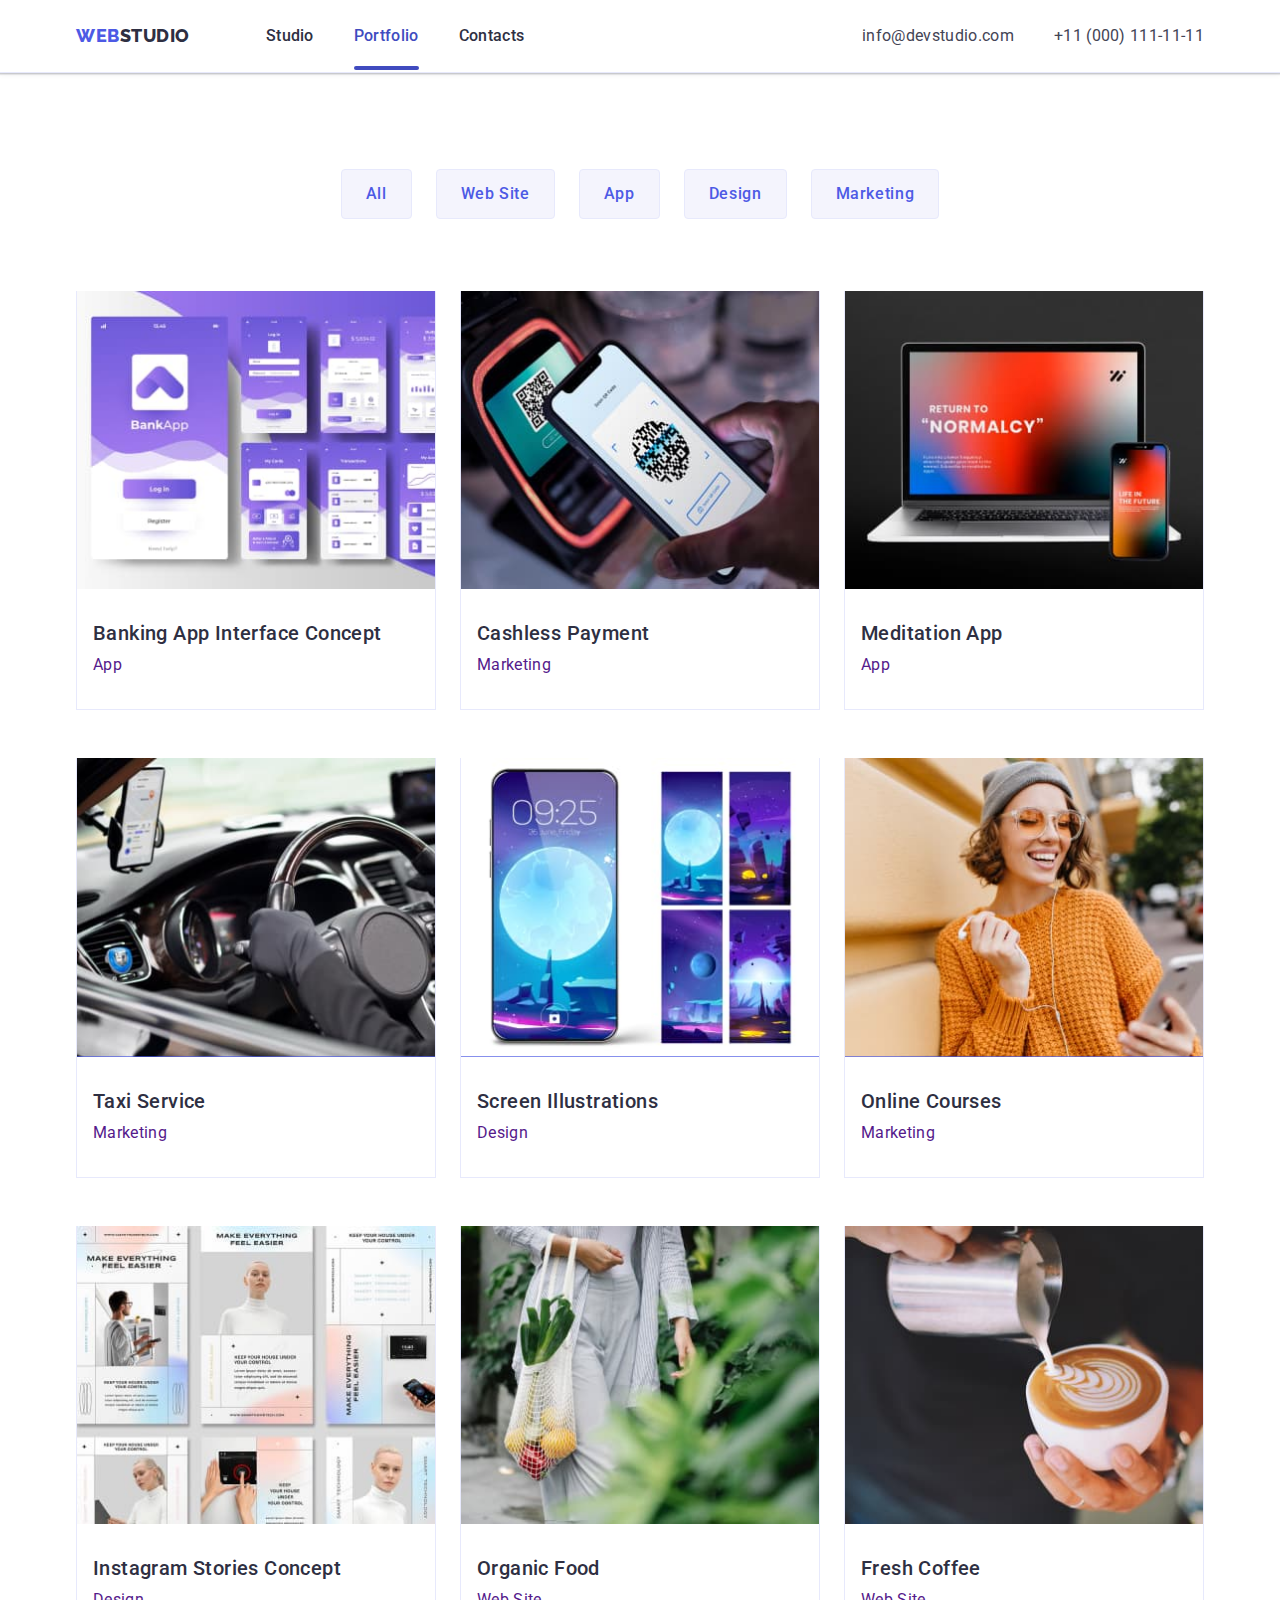
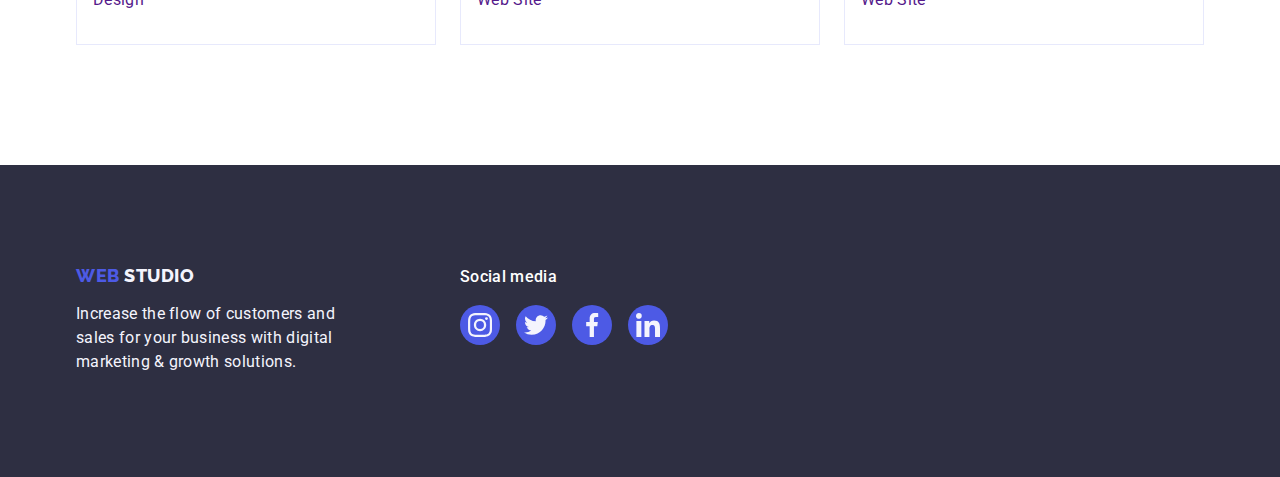
==== portfolio.html @ 90f125c6 "copy_file" ====
<!DOCTYPE html>
<html lang="en">
  <head>
    <meta charset="UTF-8">
    <meta http-equiv="X-UA-Compatible" content="IE=edge">
    <meta name="viewport" content="width=device-width, initial-scale=1.0">
    <title>Portfolio</title>
    <link rel="preconnect" href="https://fonts.googleapis.com">
    <link rel="preconnect" href="https://fonts.gstatic.com" crossorigin>
    <link
      href="https://fonts.googleapis.com/css2?family=Raleway:wght@800&family=Roboto:wght@400;500;700;900&display=swap"
      rel="stylesheet">
    <link rel="stylesheet"
      href="https://cdnjs.cloudflare.com/ajax/libs/modern-normalize/1.1.0/modern-normalize.min.css">
    <link rel="stylesheet" href="./css/styles.css">
  </head>
  <body>
    <!-- Top line -->

    <header class="page-header">
      <div class="container page-header-container">
        <nav class="page-nav">
          <a class="logo link logo-header" href="./index.html"> Web<span
              class="logo-dark">Studio</span>
          </a>
          <ul class="nav-menu list">
            <li class="nav-item"><a class="nav-link link"
                href="./index.html">Studio</a></li>
            <li class="nav-item"><a class="nav-link link after"
                href="./portfolio.html">Portfolio</a></li>
            <li class="nav-item"><a class="nav-link link" href="#">Contacts</a></li>
          </ul>
        </nav>
        <address class="address">
          <ul class="address-list list">
            <li class="address-item"><a class="contact-link link"
                href="mailto:info@devstudio.com">info@devstudio.com</a></li>
            <li class="address-item"><a class="contact-link link"
                href="tel:+110001111111">+11
                (000) 111-11-11</a></li>
          </ul>
        </address>
      </div>

    </header>

    <main>

      <!-- Portfolio section -->

      <section class="portfolio-section">
        <div class="container portfolio-container">

          <h1 hidden>Portfolio</h1>

          <!-- Buttons List -->

          <ul class="buttons-list list">
            <li class="buttons-list-item"><button
                class="button-filtr"
                type="button">All</button></li>
            <li class="buttons-list-item"><button
                class="button-filtr"
                type="button">Web Site</button></li>
            <li class="buttons-list-item"><button
                class="button-filtr"
                type="button">App</button></li>
            <li class="buttons-list-item"><button
                class="button-filtr"
                type="button">Design</button></li>
            <li class="buttons-list-item"><button
                class="button-filtr"
                type="button">Marketing</button></li>
          </ul>

          <!-- Our projects  -->

          <ul class="list projects-list">
            <li class="item-card">
              <a href="" class="link portfolio-link">
                <div class="portfolio-list-img-wrapper">
                  <img
                    src="./images/portfolio/banking-app.jpg"
                    alt="Banking
                    App" width="360" height="300">
                  <p class="overlay text-description">14
                    Stylish and
                    User-Friendly App Design Concepts · Task
                    Manager App ·
                    Calorie Tracker App · Exotic Fruit
                    Ecommerce App · Cloud
                    Storage App</p>
                </div>
                <div class="text-card-portfolio">
                  <h2 class="title-project title-portfolio">Banking
                    App
                    Interface Concept</h2>
                  <p class="text-description text-portfolio">App</p>
                </div>
              </a>
            </li>

            <li class="item-card">
              <a href="" class="link portfolio-link">
                <div class="portfolio-list-img-wrapper">
                  <img
                    src="./images/portfolio/cashless-payment.jpg"
                    alt="Mobile phone and payment terminal"
                    width="360"
                    height="300">
                  <p class="overlay text-description">14
                    Stylish and
                    User-Friendly App Design Concepts · Task
                    Manager App ·
                    Calorie Tracker App · Exotic Fruit
                    Ecommerce App · Cloud
                    Storage App</p>
                </div>
                <div class="text-card-portfolio"><h2
                    class="title-project
                    title-portfolio">Cashless Payment</h2>
                  <p class="text-description text-portfolio">Marketing</p></div>
              </a>
            </li>

            <li class="item-card">
              <a href="" class="link portfolio-link">
                <div class="portfolio-list-img-wrapper">
                  <img
                    src="./images/portfolio/meditation-app.jpg"
                    alt="Laptop and mobile phone"
                    width="360" height="300">
                  <p class="overlay text-description">14
                    Stylish and
                    User-Friendly App Design Concepts · Task
                    Manager App ·
                    Calorie Tracker App · Exotic Fruit
                    Ecommerce App · Cloud
                    Storage App</p>
                </div>
                <div class="text-card-portfolio"><h2
                    class="title-project
                    title-portfolio">Meditation App</h2>
                  <p class="text-description text-portfolio">App</p></div>
              </a>
            </li>

            <li class="item-card">
              <a href="" class="link portfolio-link">
                <div class="portfolio-list-img-wrapper">
                  <img
                    src="./images/portfolio/taxi-service.jpg"
                    alt="Car
                    salon" width="360" height="300">
                  <p class="overlay text-description">14
                    Stylish and
                    User-Friendly App Design Concepts · Task
                    Manager App ·
                    Calorie Tracker App · Exotic Fruit
                    Ecommerce App · Cloud
                    Storage App</p>
                </div>
                <div class="text-card-portfolio"><h2
                    class="title-project
                    title-portfolio">Taxi Service</h2>
                  <p class="text-description text-portfolio">Marketing</p></div>
              </a>
            </li>

            <li class="item-card">
              <a href="" class="link portfolio-link">
                <div class="portfolio-list-img-wrapper">
                  <img
                    src="./images/portfolio/screen-Illustrations.jpg"
                    alt="Mobile phone and theme design"
                    width="360"
                    height="300">
                  <p class="overlay text-description">14
                    Stylish and
                    User-Friendly App Design Concepts · Task
                    Manager App ·
                    Calorie Tracker App · Exotic Fruit
                    Ecommerce App · Cloud
                    Storage App</p>
                </div>
                <div class="text-card-portfolio"><h2
                    class="title-project
                    title-portfolio">Screen
                    Illustrations</h2>
                  <p class="text-description text-portfolio">Design</p></div>
              </a>
            </li>

            <li class="item-card">
              <a href="" class="link portfolio-link">
                <div class="portfolio-list-img-wrapper">
                  <img
                    src="./images/portfolio/online-courses.jpg"
                    alt="Girl
                    smiling" width="360" height="300">
                  <p class="overlay text-description">14
                    Stylish and
                    User-Friendly App Design Concepts · Task
                    Manager App ·
                    Calorie Tracker App · Exotic Fruit
                    Ecommerce App · Cloud
                    Storage App</p>
                </div>
                <div class="text-card-portfolio"><h2
                    class="title-project
                    title-portfolio">Online Courses</h2>
                  <p class="text-description text-portfolio">Marketing</p></div>
              </a>
            </li>

            <li class="item-card">
              <a href="" class="link portfolio-link">
                <div class="portfolio-list-img-wrapper">
                  <img
                    src="./images/portfolio/instagram-stories.jpg"
                    alt="Gallery of images from the app"
                    width="360"
                    height="300">
                  <p class="overlay text-description">14
                    Stylish and
                    User-Friendly App Design Concepts · Task
                    Manager App ·
                    Calorie Tracker App · Exotic Fruit
                    Ecommerce App · Cloud
                    Storage App</p>
                </div>
                <div class="text-card-portfolio"><h2
                    class="title-project
                    title-portfolio">Instagram Stories
                    Concept</h2>
                  <p class="text-description text-portfolio">Design</p></div>
              </a>

            </li>

            <li class="item-card">
              <a href="" class="link portfolio-link">
                <div class="portfolio-list-img-wrapper">
                  <img
                    src="./images/portfolio/organic-food.jpg"
                    alt="Girl
                    carries vegetables in a bag" width="360"
                    height="300">
                  <p class="overlay text-description">14
                    Stylish and
                    User-Friendly App Design Concepts · Task
                    Manager App ·
                    Calorie Tracker App · Exotic Fruit
                    Ecommerce App · Cloud
                    Storage App</p>
                </div>
                <div class="text-card-portfolio"><h2
                    class="title-project
                    title-portfolio">Organic Food</h2>
                  <p class="text-description text-portfolio">Web
                    Site</p>
                </div>
              </a>
            </li>

            <li class="item-card">
              <a href="" class="link portfolio-link">
                <div class="portfolio-list-img-wrapper">
                  <img
                    src="./images/portfolio/fresh-coffee.jpg"
                    alt="Man
                    holding a cup of coffee" width="360"
                    height="300">
                  <p class="overlay text-description">14
                    Stylish and
                    User-Friendly App Design Concepts · Task
                    Manager App ·
                    Calorie Tracker App · Exotic Fruit
                    Ecommerce App · Cloud
                    Storage App</p>
                </div>
                <div class="text-card-portfolio"><h2
                    class="title-project
                    title-portfolio">Fresh Coffee</h2>
                  <p class="text-description text-portfolio">Web
                    Site</p>
                </div>
              </a>
            </li>

          </ul>

        </div>

      </section>


    </main>

    <!-- Footer -->

    <footer class="footer">

      <div class="container footer-container">
        <div class="footer-description">
          <a class="logo link logo-footer" href="./index.html">Web
            <span
              class="logo-white">Studio</span>
          </a>
          <p class="text-footer">
            Increase the flow of customers and sales for your
            business
            with
            digital
            marketing & growth solutions.
          </p>
        </div>



        <div class="footer-social">
          <p class="text-footer text-footer-social">Social media</p>
          <ul class="footer-social-list list">
            <li class="footer-social-list-item">
              <a href="" class="footer-social-list-link link">
                <svg class="footer-social-list-icon"
                  aria-label="instagram"
                  width="24"
                  height="24">
                  <use
                    href="./images/icons.svg#icon-instagram"></use>
                </svg>
              </a>
            </li>

            <li class="footer-social-list-item">
              <a href="" class="footer-social-list-link link">
                <svg class="footer-social-list-icon"
                  aria-label="twitter"
                  width="24"
                  height="24">
                  <use
                    href="./images/icons.svg#icon-twitter"></use>
                </svg>
              </a>
            </li>

            <li class="footer-social-list-item">
              <a href="" class="footer-social-list-link link">
                <svg class="footer-social-list-icon"
                  aria-label="facebook"
                  width="24"
                  height="24">
                  <use
                    href="./images/icons.svg#icon-facebook"></use>
                </svg>
              </a>
            </li>

            <li class="footer-social-list-item">
              <a href="" class="footer-social-list-link link">
                <svg class="footer-social-list-icon"
                  aria-label="linkedin"
                  width="24"
                  height="24">
                  <use
                    href="./images/icons.svg#icon-linkedin"></use>
                </svg>
              </a>
            </li>

          </ul>

        </div>
      </div>

    </footer>


  </body>
</html>
---- css/styles.css ----
:root {
  --main-font-family: "Roboto", sans-serif;
  --theme-color: #2e2f42;
}
/* ===================Скидання стилів======= */
.list {
  list-style: none;
}

.link {
  text-decoration: none;
}

button {
  cursor: pointer;
  transition-property: background-color;
  transition-duration: 250ms;
  transition-timing-function: cubic-bezier(0.4, 0, 0.2, 1);
}

h1,
h2,
h3,
h4,
p {
  margin-top: 0;
  margin-bottom: 0;
}

ul,
ol {
  margin-top: 0;
  margin-bottom: 0;
  padding-left: 0;
}

img {
  display: block;
  max-width: 100%;
  height: auto;
}

.container {
  width: 1158px;
  margin: 0 auto;
  padding: 0 15px;
}

/* ====================COMPONENTS==================== */

body {
  font-family: var(--main-font-family);
  color: #434455;
  background-color: #ffffff;
}

.logo {
  font-family: "Raleway", sans-serif;
  font-weight: 800;
  font-size: 18px;
  line-height: 1.17;
  display: flex;
  letter-spacing: 0.03em;
  text-transform: uppercase;
  color: #4d5ae5;
}

.logo-header {
  margin-right: 76px;
}

.logo-dark {
  color: #2e2f42;
}

.logo-white {
  color: #f4f4fd;
}

/* ====================HEADER================== */

.page-header {
  display: flex;
  align-items: center;
  padding-top: 24px;
  padding-bottom: 24px;
  box-sizing: border-box;
  border-bottom: 1px solid #e7e9fc;
  box-shadow: 0px 2px 1px rgba(46, 47, 66, 0.08),
    0px 1px 1px rgba(46, 47, 66, 0.16), 0px 1px 6px rgba(46, 47, 66, 0.08);
}

.page-header-container {
  display: flex;
  align-items: center;
}

.page-nav {
  display: flex;
  align-items: center;
}

.nav-menu {
  display: flex;
  align-items: center;
  gap: 40px;
}

.address-list {
  display: flex;
  align-items: center;
  gap: 40px;
}

.nav-link {
  font-weight: 500;
  font-size: 16px;
  line-height: 1.5;
  letter-spacing: 0.02em;
  color: #2e2f42;
  padding: 24px 0;

  /* nav-link */
  position: relative;
  transition: color 250ms cubic-bezier(0.4, 0, 0.2, 1);
  /* nav-link */
}

.nav-link:hover,
.nav-link:focus {
  color: #404bbf;
}

/* =================================AFTER=========== */
.after::after {
  content: "";
  position: absolute;
  left: 0;
  bottom: -1px;
  width: 100%;
  height: 4px;
  background-color: #404bbf;
  border-radius: 2px;
}

.after {
  color: #404bbf;
}

/* ==========================/AFTER==================== */

.address {
  font-style: normal;
  margin-left: auto;
}

.contact-link {
  font-weight: 400;
  font-size: 16px;
  line-height: 1.5;
  letter-spacing: 0.02em;
  color: #434455;

  transition: color 250ms cubic-bezier(0.4, 0, 0.2, 1);
}

.contact-link:hover,
.contact-link:focus {
  color: #404bbf;
}

/* ================ HERO ========== */

.hero-section {
  background-color: var(--theme-color);
  padding-top: 188px;
  padding-bottom: 188px;
  display: flex;
  align-items: center;
  max-width: 1440px;
  margin: auto;

  background-image: linear-gradient(
      rgba(46, 47, 66, 0.7),
      rgba(46, 47, 66, 0.7)
    ),
    url(../images/background-image/people-office.jpg);
  background-repeat: no-repeat;
  background-position: center;
  background-size: cover;
}

.main-title {
  max-width: 496px;
  text-align: center;
  margin-left: auto;
  margin-right: auto;
  margin-bottom: 48px;
  font-weight: 700;
  font-size: 56px;
  line-height: 1.07;
  letter-spacing: 0.02em;
  color: #ffffff;
}

.order-btn {
  border: none;
  display: block;
  margin-left: auto;
  margin-right: auto;
  min-width: 169px;
  min-height: 56px;
  padding: 16px 32px;
  font-weight: 500;
  font-size: 16px;
  line-height: 1.5;
  color: #ffffff;
  letter-spacing: 0.04em;
  background-color: #4d5ae5;
  box-shadow: 0px 4px 4px rgba(0, 0, 0, 0.15);
  border-radius: 4px;
}

.order-btn:hover,
.order-btn:focus {
  background-color: #404bbf;
}

/* ===================SECTION ADVANTAGES=============== */
.advantages-section {
  padding-top: 120px;
  padding-bottom: 120px;
}

.advantages-section-container {
  align-items: center;
  border-radius: 4px;
}

.advantages-icon-box {
  display: flex;
  align-items: center;
  justify-content: center;
  width: 264px;
  height: 112px;
  background-color: #f4f4fd;
  border-radius: 4px;
  margin-bottom: 8px;
}

.advantages-list {
  display: flex;
  min-width: 264px;
  gap: 24px;
  margin-left: auto;
  margin-right: auto;
}

.advantages {
  width: calc((100%-72px) / 4);
}

.title-sections {
  max-width: max-content;
  margin-left: auto;
  margin-right: auto;
  margin-bottom: 72px;
  font-weight: 700;
  font-size: 36px;
  line-height: 1.1;
  letter-spacing: 0.02em;
  text-transform: capitalize;
  color: #2e2f42;
}
/* Title h3 */
.title-list-item {
  font-weight: 500;
  font-size: 20px;
  line-height: 1.2;
  letter-spacing: 0.02em;
  color: #2e2f42;
  margin-bottom: 8px;
}
/* Text description */
.text-description {
  font-weight: 400;
  font-size: 16px;
  line-height: 1.5;
  letter-spacing: 0.02em;
}

/*=============== WHAT ARE WE DOING=========== */

.what-doing-section {
  padding-top: 0;
  padding-bottom: 120px;
}

.card-list {
  display: flex;
  align-items: center;
  gap: 24px;
}

/*===================== OUR TEAM================== */

.our-team-section {
  padding-top: 120px;
  padding-bottom: 120px;
  background-color: #f4f4fd;
}

.our-team-list {
  display: flex;
  gap: 24px;
}

.team-list-card {
  flex-basis: calc((100% - 3 * 24) / 4);
  background-color: #ffffff;
  box-shadow: 0px 1px 6px rgba(46, 47, 66, 0.08),
    0px 1px 1px rgba(46, 47, 66, 0.16), 0px 2px 1px rgba(46, 47, 66, 0.08);
  border-radius: 0px 0px 4px 4px;
}
.card-content {
  padding: 32px 0px;
}

.title-card {
  text-align: center;
  margin-bottom: 8px;
}

.text-card {
  text-align: center;
  margin-bottom: 8px;
}

.our-team {
  background-color: #f4f4fd;
}

.social-list {
  display: flex;
  justify-content: center;
  gap: 24px;
}

.social-list-link {
  display: flex;
  justify-content: center;
  align-items: center;
  width: 40px;
  height: 40px;
  border-radius: 50%;
  background-color: #4d5ae5;
  fill: #f4f4fd;

  transition: background-color 250ms cubic-bezier(0.4, 0, 0.2, 1);
}

.social-list-link:hover,
.social-list-link:focus {
  background-color: #404bbf;
}

/* ============================CUSTOMERS============================ */

.customers-section {
  padding-top: 120px;
  padding-bottom: 120px;
}

.title-sections-customers {
  font-weight: 700;
  font-size: 36px;
  line-height: 1.1;
  text-align: center;
  letter-spacing: 0.02em;
  text-transform: capitalize;
  color: #2e2f42;
  margin-bottom: 72px;
}

.customers-list {
  display: flex;
  justify-content: center;
  gap: 24px;
}

.customers-link {
  display: flex;
  justify-content: center;
  align-items: center;
  width: 168px;
  height: 88px;
  color: currentColor;
  border: 1px solid #8e8f99;
  border-radius: 4px;
  color: #8e8f99;

  transition: border-color 250ms cubic-bezier(0.4, 0, 0.2, 1),
    color 250ms cubic-bezier(0.4, 0, 0.2, 1);
}

.customers-link:hover {
  color: #404bbf;
  border-color: #404bbf;
}

.customers-link:focus {
  color: #404bbf;
  border-color: #404bbf;
}

.customers-link-icon {
  fill: currentColor;
}

/*====================== FOOTER======================= */

.footer {
  background-color: var(--theme-color);
  padding-top: 100px;
  padding-bottom: 100px;
}

.footer-container {
  display: flex;
  align-items: baseline;
}

.logo-footer {
  display: inline-block;
  margin-bottom: 16px;
}

.text-footer {
  max-width: 264px;
  font-weight: 400;
  font-size: 16px;
  line-height: 1.5;
  letter-spacing: 0.02em;
  color: #f4f4fd;
}

.footer-description {
  width: 264px;
  height: 112px;
  margin-right: 120px;
}

.text-footer-social {
  margin-bottom: 16px;
  font-weight: 500;
  color: #ffffff;
}

.footer-social {
  width: 208px;
  height: 80px;
}

.footer-social-list {
  display: flex;
  justify-content: center;
  gap: 16px;
}

.footer-social-list-link {
  display: flex;
  justify-content: center;
  align-items: center;
  width: 40px;
  height: 40px;
  border-radius: 50%;
  background-color: #4d5ae5;
  fill: #f4f4fd;

  transition: background-color 250ms cubic-bezier(0.4, 0, 0.2, 1);
}

.footer-social-list-link:hover,
.footer-social-list-link:focus {
  background-color: #31d0aa;
}

/* ===================MODAL===================== */
.backdrop {
  position: fixed;
  top: 0;
  left: 0;
  width: 100%;
  height: 100%;
  background-color: rgba(46, 47, 66, 0.4);

  opacity: 1;
  visibility: visible;
  pointer-events: auto;

  /* transition-property: color, background-color, box-shadow;
  transition-duration: 250ms;
  transition-timing-function: cubic-bezier(0.4, 0, 0.2, 1); */
  transition: opacity 250ms cubic-bezier(0.4, 0, 0.2, 1),
    visibility 250ms cubic-bezier(0.4, 0, 0.2, 1);
}

.modal {
  width: 408px;
  min-height: 576px;
  background-color: #fcfcfc;
  box-shadow: 0px 1px 1px rgba(0, 0, 0, 0.14), 0px 1px 3px rgba(0, 0, 0, 0.12),
    0px 2px 1px rgba(0, 0, 0, 0.2);
  border-radius: 4px;

  transition: transform 250ms cubic-bezier(0.4, 0, 0.2, 1);

  position: absolute;
  top: 50%;
  left: 50%;
  transform: translate(-50%, -50%);
}

.close-modal-btn {
  display: flex;
  justify-content: center;
  align-items: center;
  padding: 0;
  width: 24px;
  height: 24px;
  border-radius: 50%;
  background-color: #e7e9fc;
  border: 1px solid rgba(0, 0, 0, 0.1);

  position: absolute;
  top: 24px;
  right: 24px;

  transition: background-color 250ms cubic-bezier(0.4, 0, 0.2, 1),
    border 250ms cubic-bezier(0.4, 0, 0.2, 1);
}

.close-modal-btn:hover,
.close-modal-btn:focus {
  background-color: #404bbf;
  border: none;
}

.is-hidden {
  opacity: 0;
  pointer-events: none;
  visibility: hidden;
}

.close-modal-btn:hover .close-modal-icon,
.close-modal-btn:focus .close-modal-icon {
  fill: #ffffff;
}

.close-modal-icon {
  transition: fill 250ms cubic-bezier(0.4, 0, 0.2, 1);
}
/* ===================/MODAL===================== */

/*================== PORTFOLIO PAGE============== */

.nav-link-portfolio::after {
  content: "";
  position: absolute;
  left: 0;
  bottom: -1px;
  height: 4px;
  background-color: #404bbf;
  border-radius: 2px;
  color: #404bbf;
}

.portfolio-section {
  padding-top: 96px;
  padding-bottom: 120px;
}

/* ================BUTTONS LIST =============*/
.buttons-list {
  display: flex;
  gap: 24px;
  justify-content: center;
  margin-bottom: 72px;
}

.button-filtr {
  min-width: min-content;
  padding: 12px 24px;
  font-weight: 500;
  font-size: 16px;
  line-height: 1.5;
  display: flex;
  align-items: center;
  text-align: center;
  letter-spacing: 0.04em;
  color: #4d5ae5;
  background-color: #f4f4fd;
  border: 1px solid #e7e9fc;
  border-radius: 4px;

  transition: color 250ms cubic-bezier(0.4, 0, 0.2, 1),
    background-color 250ms cubic-bezier(0.4, 0, 0.2, 1),
    border-color 250ms cubic-bezier(0.4, 0, 0.2, 1),
    box-shadow 250ms cubic-bezier(0.4, 0, 0.2, 1);
}

.button-filtr:hover,
.button-filtr:focus {
  border: 1px solid transparent;
  background-color: #404bbf;
  color: #ffffff;
  box-shadow: 0px 3px 1px rgba(0, 0, 0, 0.1), 0px 2px 1px rgba(0, 0, 0, 0.08),
    0px 2px 2px rgba(0, 0, 0, 0.12);
  border-radius: 4px;
}

.title-project {
  font-weight: 500;
  font-size: 20px;
  line-height: 1.2;
  letter-spacing: 0.02em;
  color: #2e2f42;
  margin-bottom: 8px;
}

/* =====================PROJECT CARD====================================== */

.portfolio-link {
  display: block;
  border: 1px solid #e7e9fc;
  border-top: none;

  transition: box-shadow 250ms cubic-bezier(0.4, 0, 0.2, 1);
  /* transition-property: color, background-color, box-shadow;
  transition-duration: 250ms;
  transition-timing-function: cubic-bezier(0.4, 0, 0.2, 1); */
}

.projects-list {
  display: flex;
  flex-wrap: wrap;
  column-gap: 24px;
  row-gap: 48px;
}

.item-card {
  max-width: 360px;
  background: #ffffff;
}

.text-card-portfolio {
  padding: 32px 16px;
}

.portfolio-link:hover,
.portfolio-link:focus {
  box-shadow: 0px 1px 6px rgba(46, 47, 66, 0.08),
    0px 1px 1px rgba(46, 47, 66, 0.16), 0px 2px 1px rgba(46, 47, 66, 0.08);
}

/* OVERLAY */

.portfolio-list-img-wrapper {
  position: relative;
  overflow: hidden;
}

.overlay {
  position: absolute;
  top: 0;
  left: 0;
  width: 100%;
  height: 100%;
  padding: 40px 32px;
  color: #f4f4fd;
  background-color: #4d5ae5;
  overflow: auto;

  transition: transform 250ms cubic-bezier(0.4, 0, 0.2, 1);

  transform: translate(0, 100%);

  /* transition-duration: 250ms;
  transition-timing-function: cubic-bezier(0.4, 0, 0.2, 1); */
}

.portfolio-link:hover .overlay,
.portfolio-link:focus .overlay {
  transform: translate(0%, 0%);
}
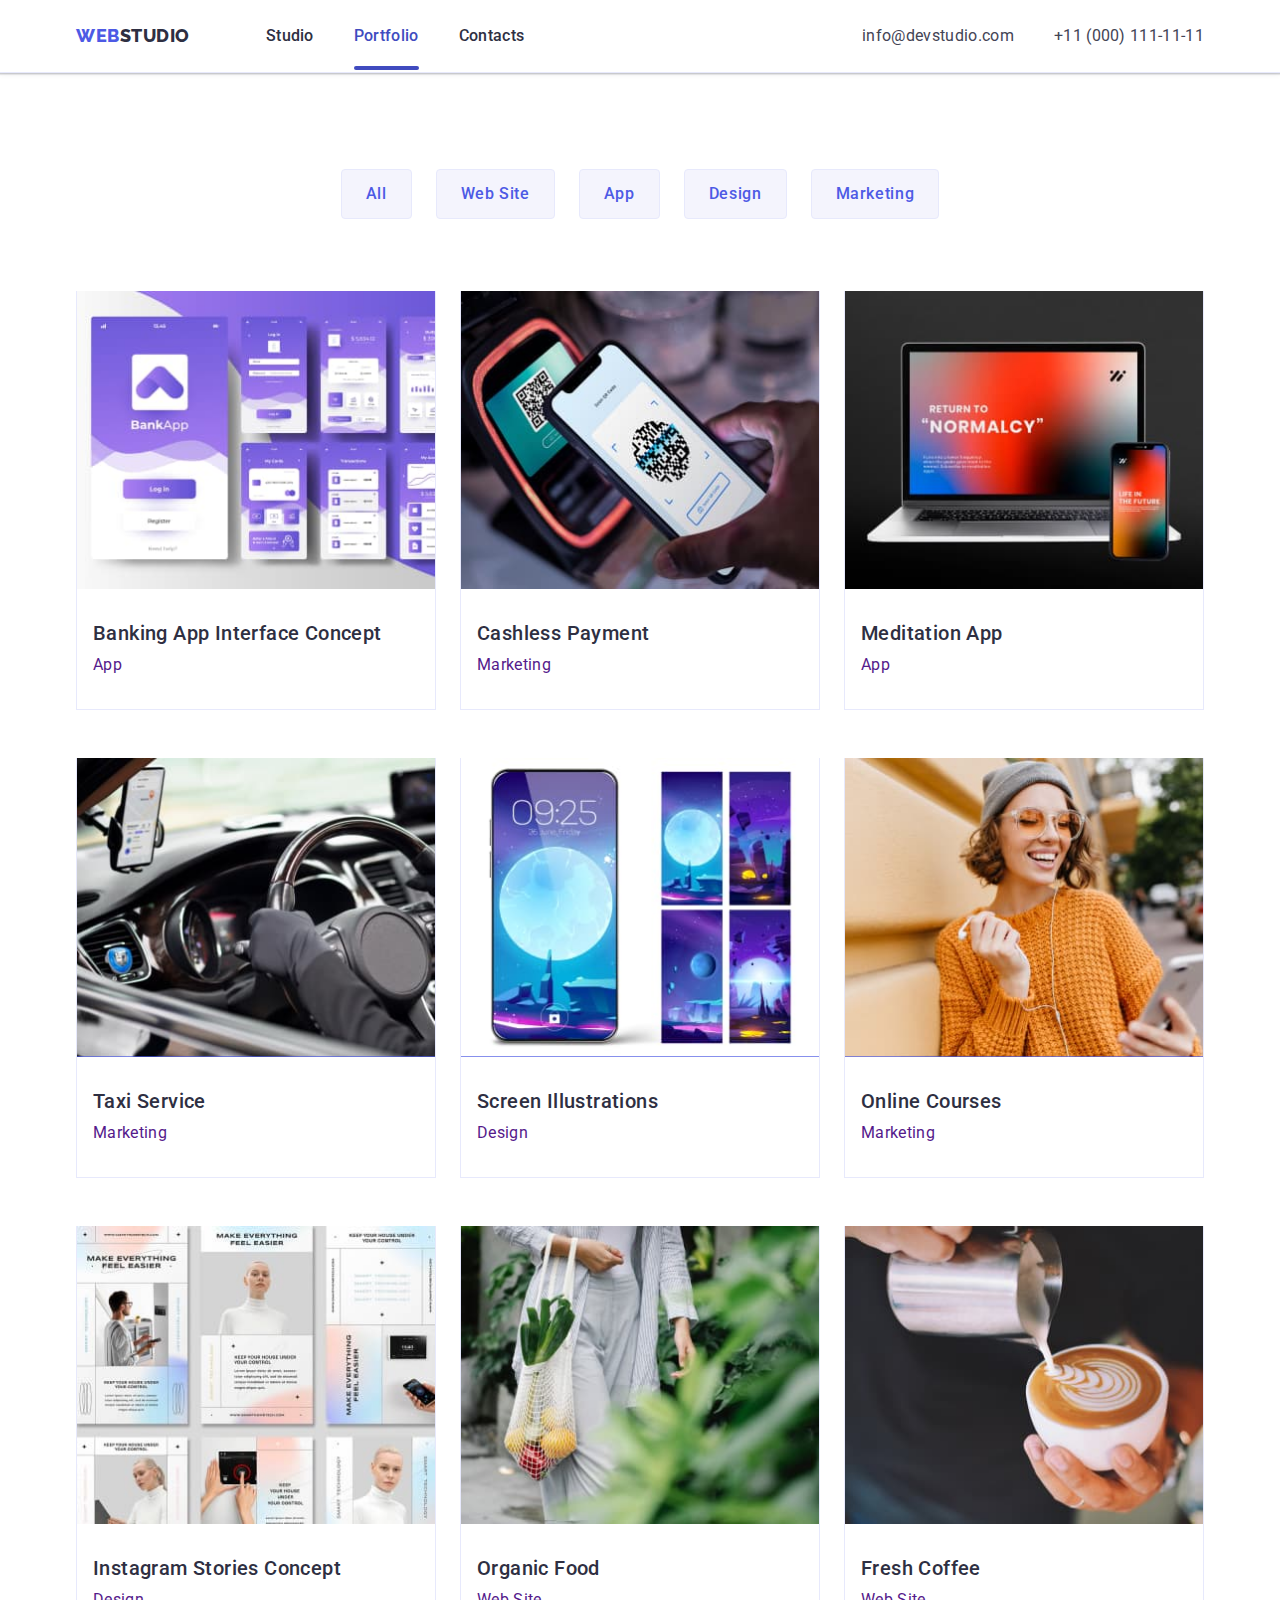
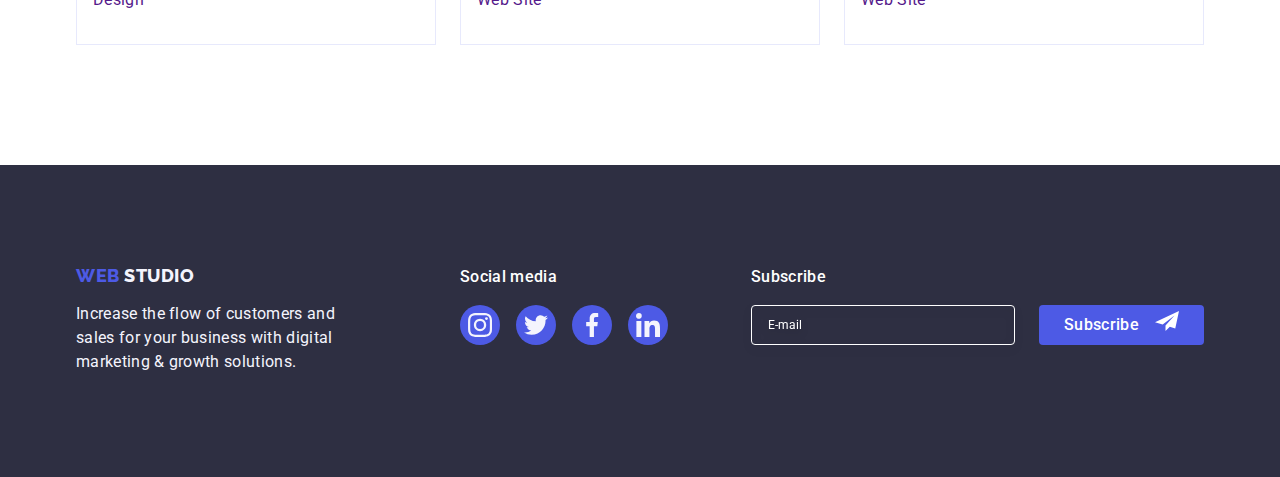
==== commit d5c8fb3e: "footer btn" ====
--- a/portfolio.html
+++ b/portfolio.html
@@ -319,7 +319,7 @@
 
 
         <div class="footer-social">
-          <p class="text-footer text-footer-social">Social media</p>
+          <p class="text-subtitle-footer">Social media</p>
           <ul class="footer-social-list list">
             <li class="footer-social-list-item">
               <a href="" class="footer-social-list-link link">
@@ -368,11 +368,37 @@
                 </svg>
               </a>
             </li>
-
           </ul>
-
         </div>
+
+        <div class="subscribe">
+          <p class="text-subtitle-footer">Subscribe</p>
+
+          <form class="subscribe-form" name="subscribe_form" autocomplete="on">
+            <label class="subscribe-form-field-wrapper">
+              <input class="subscribe-form-input" type="email" name="email"
+                placeholder="E-mail" required>
+            </label>
+
+            <button class="form-button-footer text-footer-subscribe"
+              type="submit">Subscribe
+              <span class="span-icon">
+                <svg
+                  class="subscribe-icon"
+                  aria-label="subscribe"
+                  width="24"
+                  height="24">
+                  <use href="./images/icons.svg#icon-subscribe"></use>
+                </svg>
+              </span>
+            </button>
+          </form>
+
+        </div>
+
+
       </div>
+
 
     </footer>
 
--- a/css/styles.css
+++ b/css/styles.css
@@ -450,9 +450,12 @@
   margin-right: 120px;
 }
 
-.text-footer-social {
+.text-subtitle-footer {
   margin-bottom: 16px;
   font-weight: 500;
+  font-size: 16px;
+  line-height: 1.5;
+  letter-spacing: 0.02em;
   color: #ffffff;
 }
 
@@ -484,6 +487,74 @@
 .footer-social-list-link:focus {
   background-color: #31d0aa;
 }
+
+/* footer form */
+
+.subscribe {
+  width: 453px;
+  height: 80px;
+  margin-left: auto;
+  padding: 0;
+}
+
+.text-footer-subscribe {
+  font-weight: 500;
+  font-size: 16px;
+  line-height: 1.5;
+  letter-spacing: 0.02em;
+  color: #ffffff;
+}
+
+.subscribe-form-input {
+  font-weight: 400;
+  font-size: 12px;
+  line-height: 2;
+
+  width: 264px;
+  height: 40px;
+  box-sizing: border-box;
+  color: #ffffff;
+  padding: 8px 16px;
+  border: 1px solid #ffffff;
+  filter: drop-shadow(0px 4px 4px rgba(0, 0, 0, 0.15));
+  border-radius: 4px;
+  background-color: transparent;
+}
+
+::placeholder {
+  color: #ffffff;
+  font-weight: 400;
+  font-size: 12px;
+  line-height: 2;
+}
+
+.subscribe-form-field-wrapper {
+  margin-right: 24px;
+}
+
+.form-button-footer {
+  width: 165px;
+  height: 40px;
+  border: none;
+  display: inline-flex;
+  flex-direction: row;
+  justify-content: center;
+  align-items: center;
+  padding: 8px 24px;
+  gap: 16px;
+
+  position: absolute;
+
+  background: #4d5ae5;
+  border-radius: 4px;
+}
+
+.form-button-footer:hover,
+.form-button-footer:focus {
+  background-color: #404bbf;
+}
+
+/* footer form */
 
 /* ===================MODAL===================== */
 .backdrop {
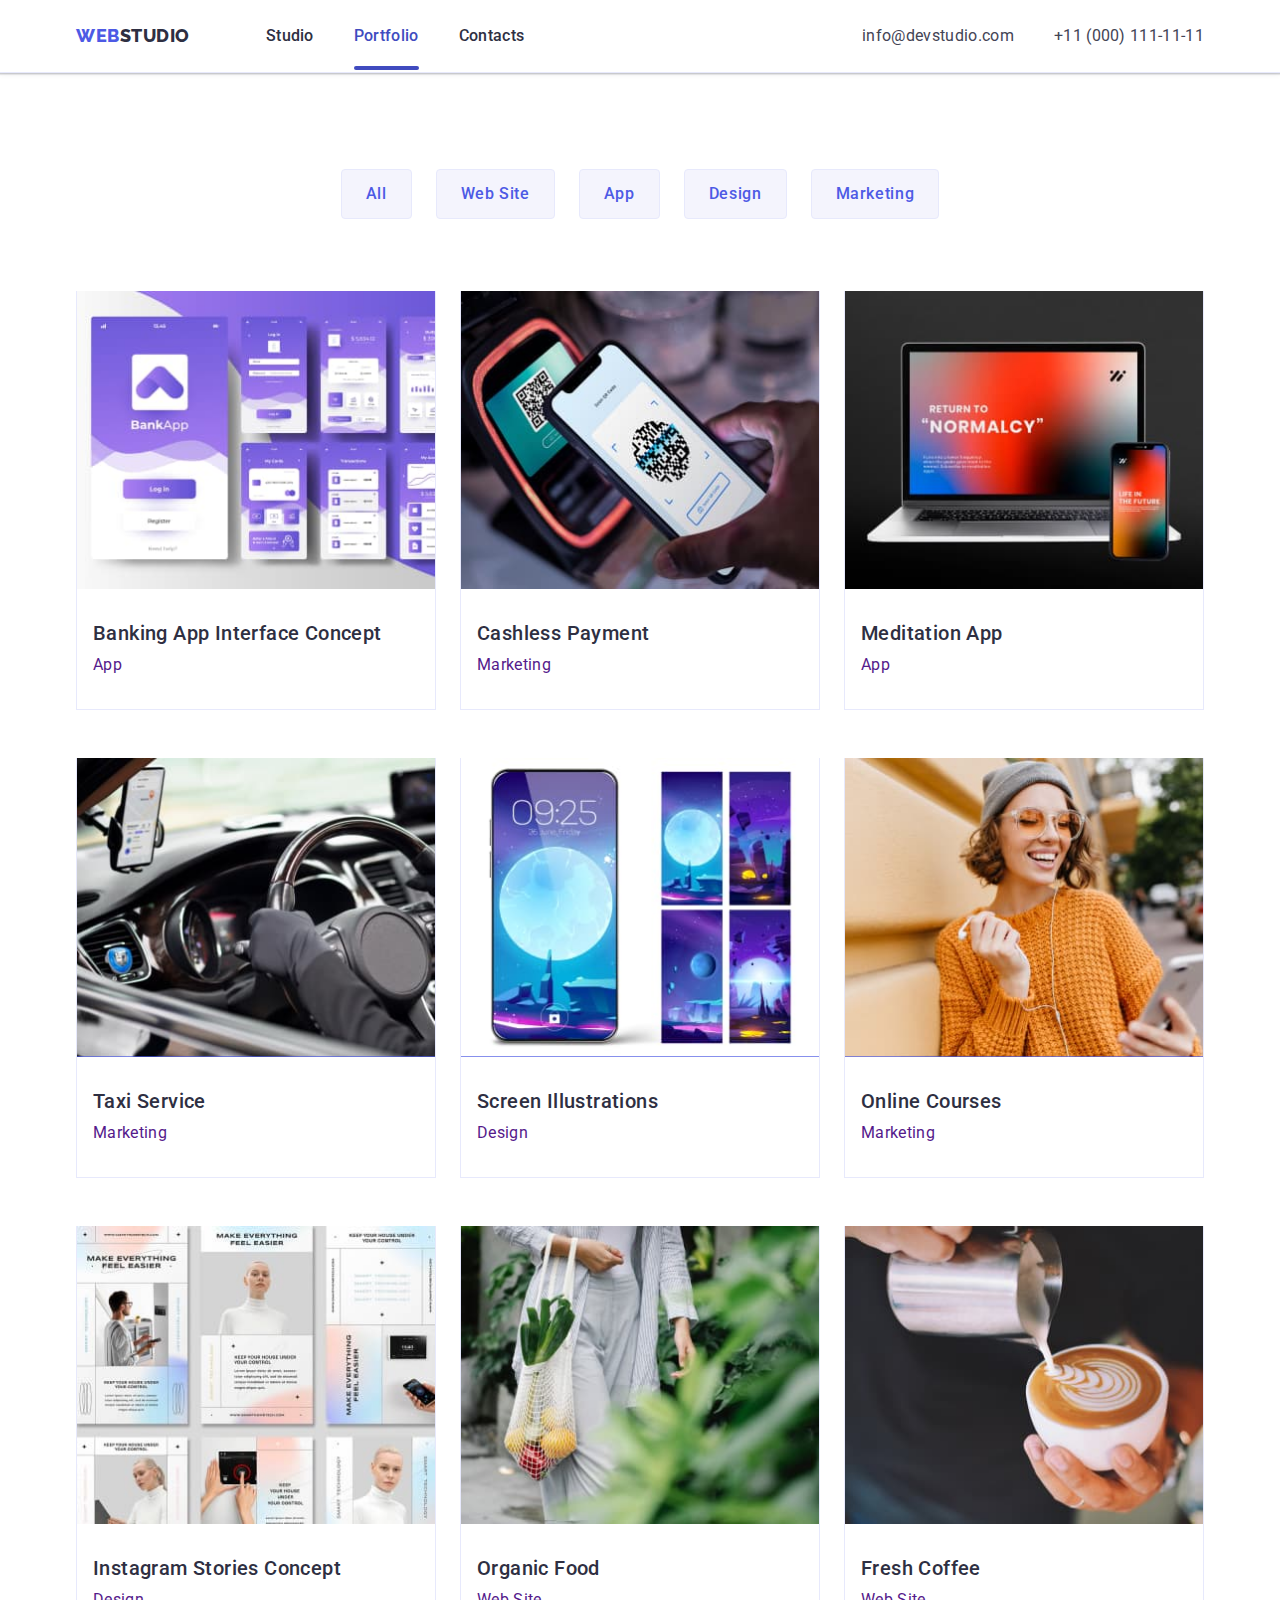
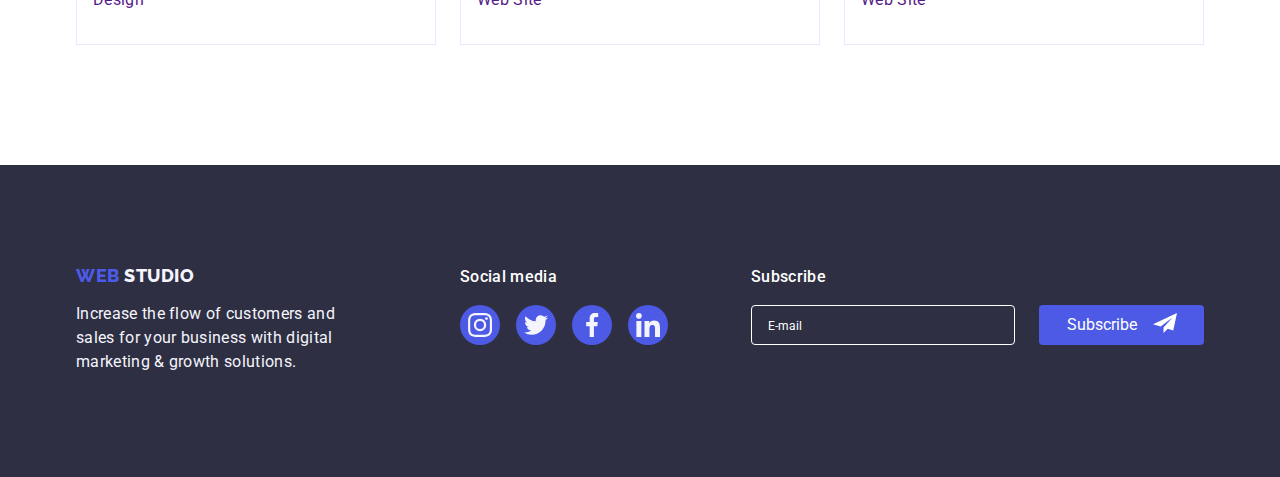
==== commit 2d6a90d3: "add all" ====
--- a/portfolio.html
+++ b/portfolio.html
@@ -374,26 +374,34 @@
         <div class="subscribe">
           <p class="text-subtitle-footer">Subscribe</p>
 
-          <form class="subscribe-form" name="subscribe_form" autocomplete="on">
+          <form class="subscribe-form">
             <label class="subscribe-form-field-wrapper">
-              <input class="subscribe-form-input" type="email" name="email"
-                placeholder="E-mail" required>
+              <input
+                class="subscribe-form-input"
+                type="email"
+                name="email"
+                placeholder="E-mail"
+                required>
             </label>
 
             <button class="form-button-footer text-footer-subscribe"
-              type="submit">Subscribe
-              <span class="span-icon">
-                <svg
-                  class="subscribe-icon"
-                  aria-label="subscribe"
-                  width="24"
-                  height="24">
-                  <use href="./images/icons.svg#icon-subscribe"></use>
-                </svg>
+              type="submit">
+              <span class="content-button">
+                Subscribe
+                <span class="span-icon">
+                  <svg
+                    class="subscribe-icon"
+                    aria-label="subscribe"
+                    width="24"
+                    height="24">
+                    <use
+                      href="./images/icons.svg#icon-subscribe"></use>
+                  </svg>
+                </span>
               </span>
             </button>
+
           </form>
-
         </div>
 
 
--- a/css/styles.css
+++ b/css/styles.css
@@ -494,64 +494,53 @@
   width: 453px;
   height: 80px;
   margin-left: auto;
-  padding: 0;
-}
-
-.text-footer-subscribe {
-  font-weight: 500;
-  font-size: 16px;
-  line-height: 1.5;
-  letter-spacing: 0.02em;
+}
+
+.subscribe-form {
+  display: flex;
+}
+
+.subscribe-form-input {
+  width: 264px;
+  height: 40px;
+  padding-left: 16px;
+  background-color: transparent;
+  border: 1px solid #ffffff;
+  filter: drop-shadow (0px 4px 4px rgba(0, 0, 0, 0.15));
+  border-radius: 4px;
   color: #ffffff;
 }
 
-.subscribe-form-input {
+.subscribe-form-input::placeholder {
   font-weight: 400;
   font-size: 12px;
-  line-height: 2;
-
-  width: 264px;
-  height: 40px;
-  box-sizing: border-box;
+
   color: #ffffff;
-  padding: 8px 16px;
-  border: 1px solid #ffffff;
-  filter: drop-shadow(0px 4px 4px rgba(0, 0, 0, 0.15));
-  border-radius: 4px;
-  background-color: transparent;
-}
-
-::placeholder {
+}
+
+.form-button-footer {
+  border: none;
+
+  min-width: 165px;
+  min-height: 40px;
+  background-color: #4d5ae5;
+  border-radius: 4px;
   color: #ffffff;
-  font-weight: 400;
-  font-size: 12px;
-  line-height: 2;
-}
-
-.subscribe-form-field-wrapper {
-  margin-right: 24px;
-}
-
-.form-button-footer {
-  width: 165px;
-  height: 40px;
-  border: none;
-  display: inline-flex;
-  flex-direction: row;
-  justify-content: center;
-  align-items: center;
-  padding: 8px 24px;
-  gap: 16px;
-
-  position: absolute;
-
-  background: #4d5ae5;
-  border-radius: 4px;
+  margin-left: auto;
+
+  transition: background-color 250ms cubic-bezier(0.4, 0, 0.2, 1);
 }
 
 .form-button-footer:hover,
 .form-button-footer:focus {
   background-color: #404bbf;
+}
+
+.content-button {
+  display: flex;
+  justify-content: center;
+  align-items: center;
+  gap: 16px;
 }
 
 /* footer form */
@@ -569,9 +558,6 @@
   visibility: visible;
   pointer-events: auto;
 
-  /* transition-property: color, background-color, box-shadow;
-  transition-duration: 250ms;
-  transition-timing-function: cubic-bezier(0.4, 0, 0.2, 1); */
   transition: opacity 250ms cubic-bezier(0.4, 0, 0.2, 1),
     visibility 250ms cubic-bezier(0.4, 0, 0.2, 1);
 }
@@ -579,6 +565,7 @@
 .modal {
   width: 408px;
   min-height: 576px;
+  padding: 72px 24px 24px 24px;
   background-color: #fcfcfc;
   box-shadow: 0px 1px 1px rgba(0, 0, 0, 0.14), 0px 1px 3px rgba(0, 0, 0, 0.12),
     0px 2px 1px rgba(0, 0, 0, 0.2);
@@ -631,6 +618,178 @@
 .close-modal-icon {
   transition: fill 250ms cubic-bezier(0.4, 0, 0.2, 1);
 }
+
+/* ===============================modal form */
+
+.modal-subtitle {
+  color: #2e2f42;
+  font-weight: 500;
+  font-size: 16px;
+  line-height: 1.5;
+  text-align: center;
+  letter-spacing: 0.02em;
+  margin-bottom: 16px;
+}
+
+::placeholder {
+  color: rgba(46, 47, 66, 0.4);
+}
+
+.modal-form {
+  display: block;
+}
+
+.modal-form-field-wrapper {
+  margin-bottom: 8px;
+}
+
+.modal-form-field-wrapper-comment {
+  margin-bottom: 16px;
+}
+
+.modal-form-checkbox-wrapper {
+  margin-bottom: 24px;
+}
+
+.modal-form-input {
+  width: 100%;
+  height: 40px;
+  padding-left: 38px;
+  box-sizing: border-box;
+  border: 1px solid rgba(46, 47, 66, 0.4);
+  border-radius: 4px;
+
+  transition: border-color 250ms cubic-bezier(0.4, 0, 0.2, 1);
+}
+
+.modal-form-input:focus {
+  outline: none;
+  border: 1px solid #4d5ae5;
+}
+
+.modal-form-input:focus + .contact-form-input-icon {
+  fill: #4d5ae5;
+}
+
+.modal-form-input-description {
+  display: block;
+  font-weight: 400;
+  font-size: 12px;
+  line-height: 1.16;
+  letter-spacing: 0.04em;
+  color: #8e8f99;
+}
+
+.modal-form-message {
+  width: 100%;
+  height: 120px;
+  box-sizing: border-box;
+  border: 1px solid rgba(46, 47, 66, 0.4);
+  border-radius: 4px;
+
+  resize: none;
+  padding: 8px 16px;
+  font-weight: 400;
+  font-size: 12px;
+  line-height: 1.16;
+  letter-spacing: 0.04em;
+
+  transition: border-color 250ms cubic-bezier(0.4, 0, 0.2, 1);
+}
+
+.modal-form-message:focus {
+  outline: none;
+  border: 1px solid #4d5ae5;
+}
+
+.contact-form-input-icon {
+  display: block;
+  position: absolute;
+  top: 50%;
+  left: 16px;
+  transform: translateY(-50%);
+
+  transition: fill 250ms cubic-bezier(0.4, 0, 0.2, 1);
+}
+
+.imput-icon-container {
+  display: block;
+  position: relative;
+}
+
+.checkmark-icon {
+  border: 1px solid rgba(46, 47, 66, 0.4);
+  border-radius: 2px;
+  padding: 4px 3px;
+  cursor: pointer;
+
+  margin-right: 8px;
+}
+
+.modal-form-checkmark-icon {
+  opacity: 0;
+}
+
+.modal-form-checkmark:checked + .checkmark-icon > .modal-form-checkmark-icon {
+  opacity: 1;
+  fill: #f4f4fd;
+}
+
+.modal-form-checkmark:checked + .checkmark-icon {
+  background-color: #404bbf;
+}
+
+.modal-form-checkmark {
+  appearance: none;
+  position: absolute;
+}
+
+.modal-form-checkbox-wrapper {
+  font-weight: 400;
+  font-size: 12px;
+  line-height: 1.16;
+  letter-spacing: 0.04em;
+  color: #8e8f99;
+
+  display: inline-flex;
+  justify-content: center;
+  align-items: center;
+}
+
+.policy-link {
+  line-height: 1.33;
+  text-decoration-line: underline;
+  color: #4d5ae5;
+}
+
+.modal-form-submit {
+  border: none;
+  min-width: 169px;
+  min-height: 56px;
+
+  display: block;
+  margin-left: auto;
+  margin-right: auto;
+  font-weight: 500;
+  font-size: 16px;
+  line-height: 1.5;
+  letter-spacing: 0.04em;
+  color: #ffffff;
+
+  background: #4d5ae5;
+  box-shadow: 0px 4px 4px rgba(0, 0, 0, 0.15);
+  border-radius: 4px;
+
+  transition: background-color 250ms cubic-bezier(0.4, 0, 0.2, 1);
+}
+
+.modal-form-submit:hover,
+.modal-form-submit:focus {
+  background-color: #404bbf;
+}
+
+/*=================================== modal form */
+
 /* ===================/MODAL===================== */
 
 /*================== PORTFOLIO PAGE============== */
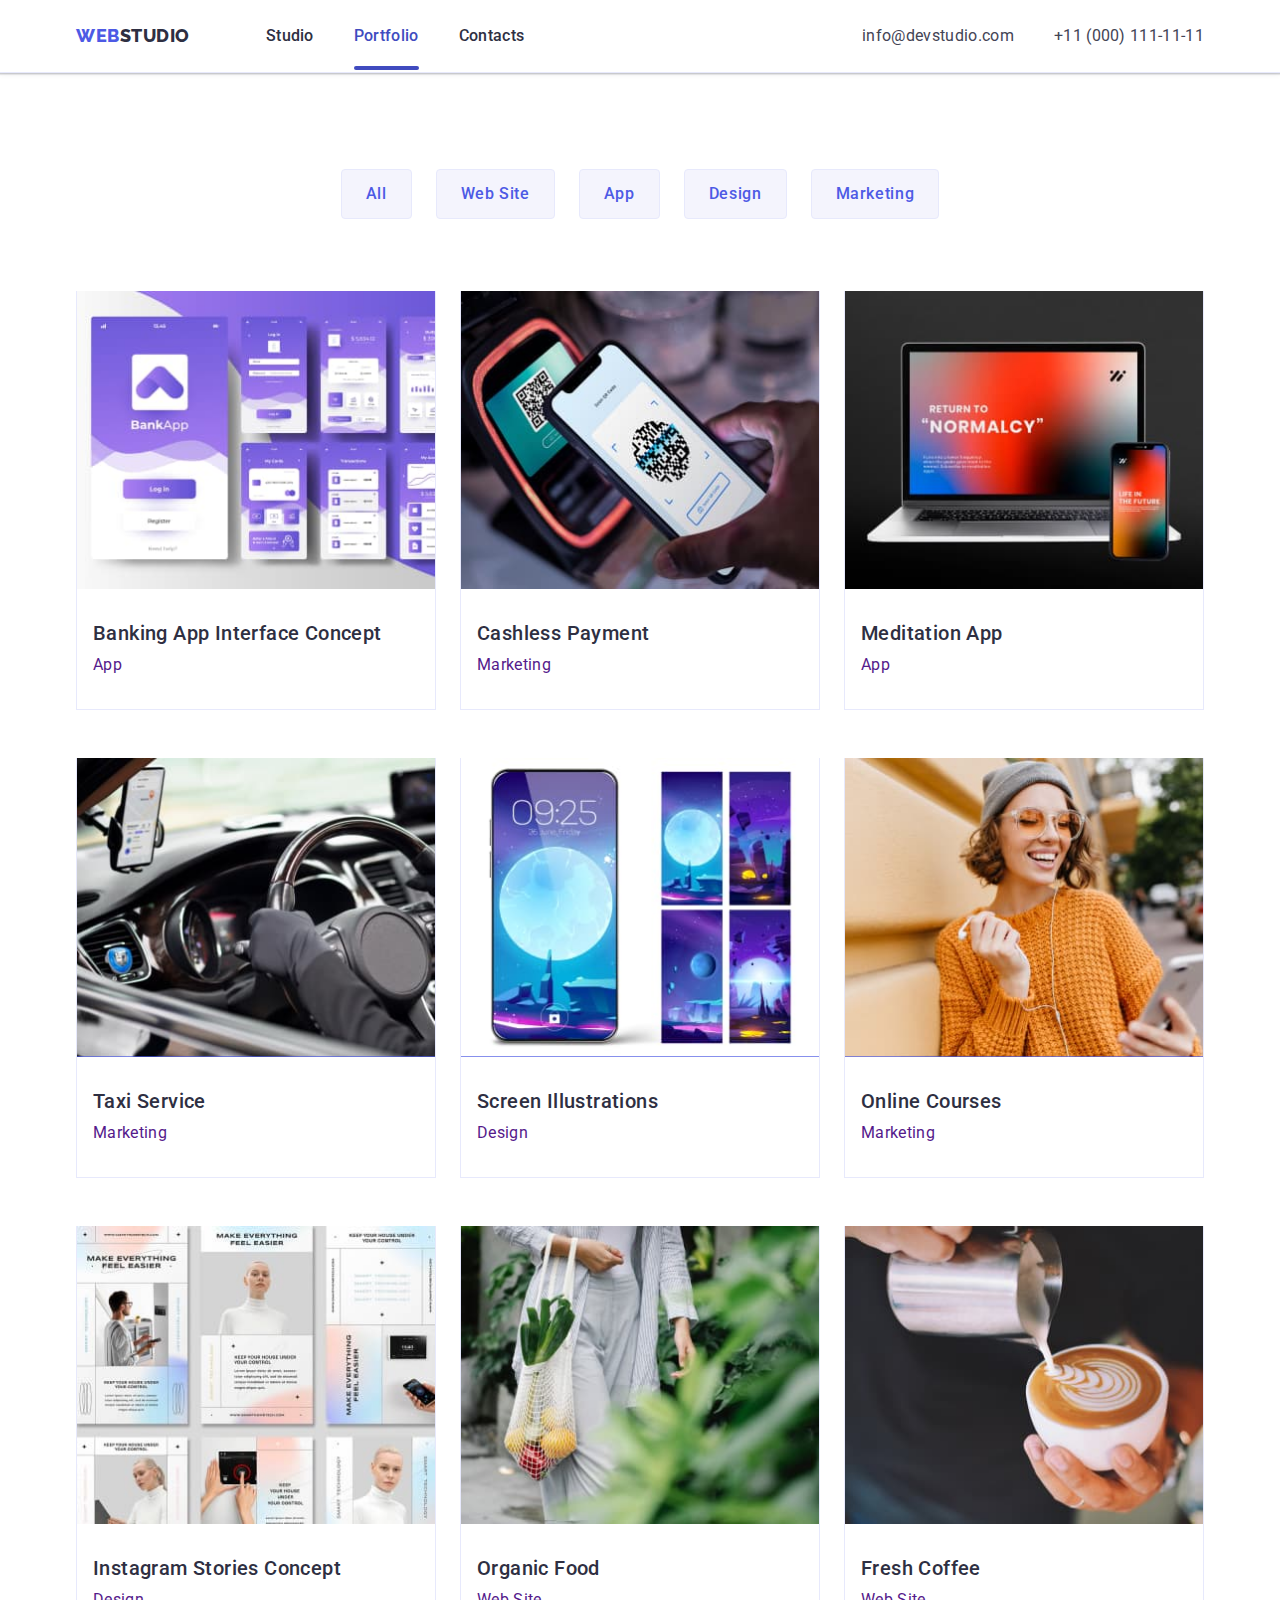
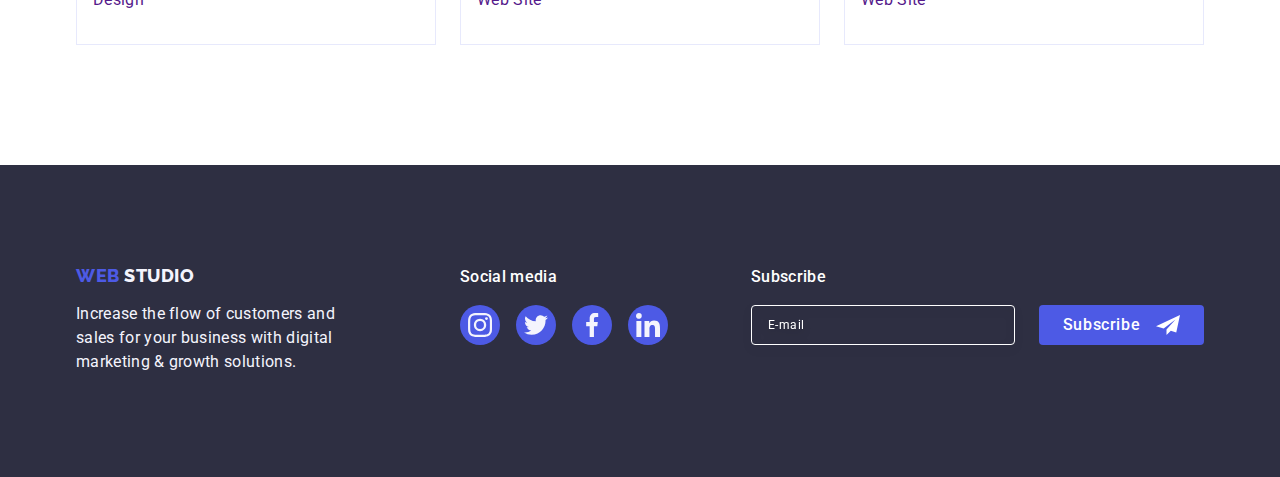
==== commit fff89df3: "footer form" ====
--- a/portfolio.html
+++ b/portfolio.html
@@ -386,22 +386,21 @@
 
             <button class="form-button-footer text-footer-subscribe"
               type="submit">
-              <span class="content-button">
-                Subscribe
-                <span class="span-icon">
-                  <svg
-                    class="subscribe-icon"
-                    aria-label="subscribe"
-                    width="24"
-                    height="24">
-                    <use
-                      href="./images/icons.svg#icon-subscribe"></use>
-                  </svg>
-                </span>
-              </span>
+
+              Subscribe
+
+              <svg
+                class="subscribe-icon"
+                aria-label="subscribe"
+                width="24"
+                height="24">
+                <use
+                  href="./images/icons.svg#icon-subscribe"></use>
+              </svg>
+
             </button>
-
           </form>
+
         </div>
 
 
--- a/css/styles.css
+++ b/css/styles.css
@@ -503,10 +503,14 @@
 .subscribe-form-input {
   width: 264px;
   height: 40px;
+  font-size: 12px;
+  line-height: 1.5;
+  letter-spacing: 0.04em;
+
   padding-left: 16px;
   background-color: transparent;
   border: 1px solid #ffffff;
-  filter: drop-shadow (0px 4px 4px rgba(0, 0, 0, 0.15));
+  filter: drop-shadow(0px 4px 4px rgba(0, 0, 0, 0.15));
   border-radius: 4px;
   color: #ffffff;
 }
@@ -518,15 +522,25 @@
   color: #ffffff;
 }
 
+.subscribe-form-field-wrapper {
+  margin-right: 24px;
+}
+
 .form-button-footer {
+  display: flex;
+  justify-content: center;
+  align-items: center;
+  line-height: 1.5;
+  letter-spacing: 0.04em;
+
   border: none;
-
   min-width: 165px;
   min-height: 40px;
+  font-weight: 500;
+
   background-color: #4d5ae5;
   border-radius: 4px;
   color: #ffffff;
-  margin-left: auto;
 
   transition: background-color 250ms cubic-bezier(0.4, 0, 0.2, 1);
 }
@@ -536,11 +550,8 @@
   background-color: #404bbf;
 }
 
-.content-button {
-  display: flex;
-  justify-content: center;
-  align-items: center;
-  gap: 16px;
+.subscribe-icon {
+  margin-left: 16px;
 }
 
 /* footer form */
